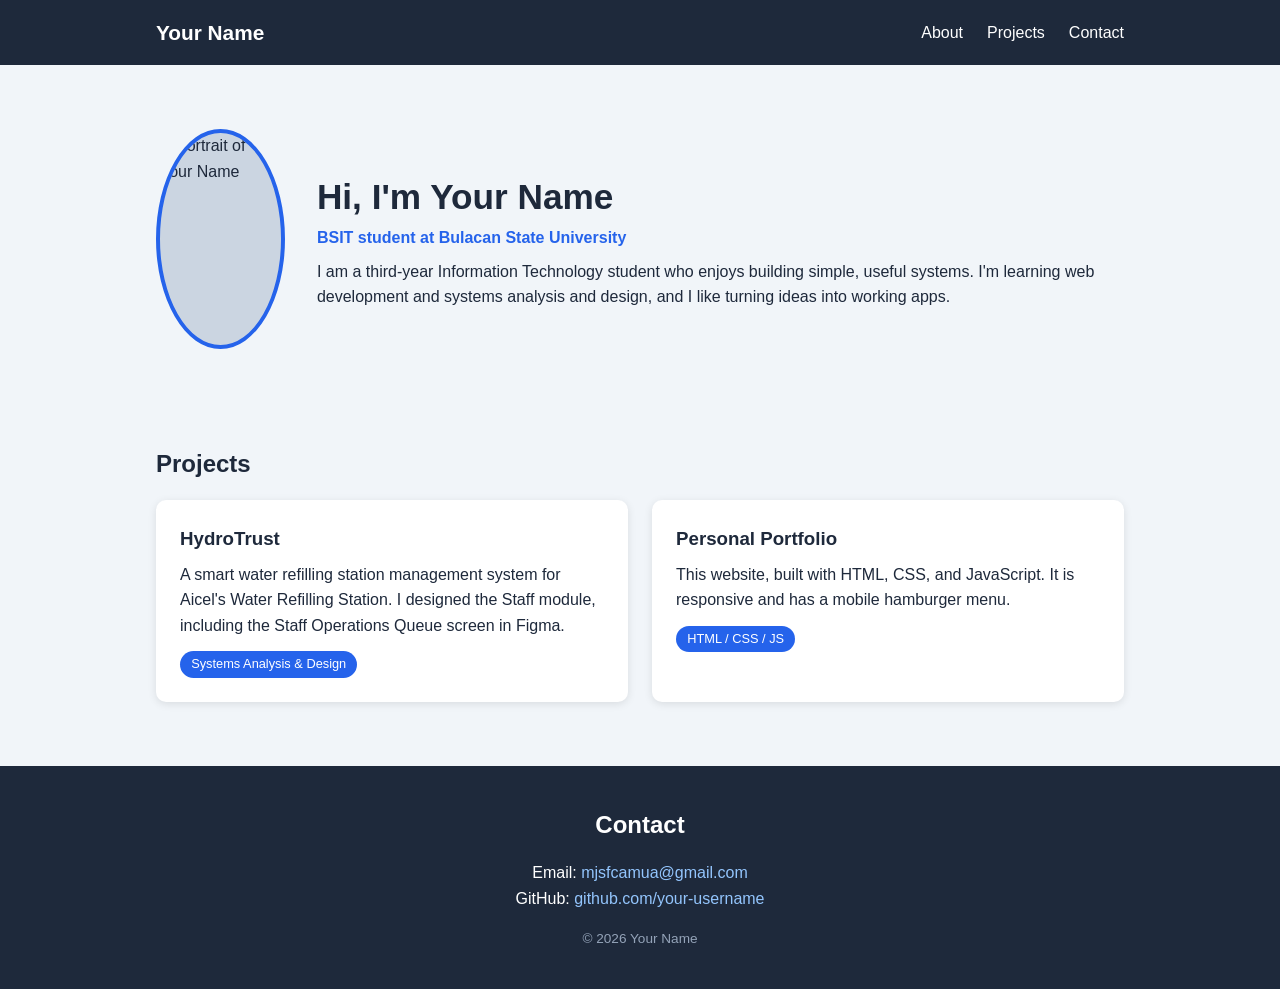
==== assignment/index.html @ 7e17a80d "." ====
<!DOCTYPE html>
<html lang="en">
<head>
  <meta charset="UTF-8">
  <meta name="viewport" content="width=device-width, initial-scale=1.0">
  <title>My Portfolio</title>
  <link rel="stylesheet" href="css.css">
</head>
<body>

  <!-- 1. Header / Navigation -->
  <header class="site-header">
    <nav class="nav">
      <a href="#home" class="brand">Your Name</a>
      <button id="menu-toggle" class="menu-toggle" aria-label="Toggle navigation">&#9776;</button>
      <ul id="nav-links" class="nav-links">
        <li><a href="#home">About</a></li>
        <li><a href="#projects">Projects</a></li>
        <li><a href="#contact">Contact</a></li>
      </ul>
    </nav>
  </header>

  <main>
    <!-- 2. Hero / About Me -->
    <section id="home" class="hero">
      <img src="photo.jpg" alt="Portrait of Your Name" class="photo">
      <div class="hero-text">
        <h1>Hi, I'm Your Name</h1>
        <p class="tagline">BSIT student at Bulacan State University</p>
        <p>
          I am a third-year Information Technology student who enjoys building
          simple, useful systems. I'm learning web development and systems
          analysis and design, and I like turning ideas into working apps.
        </p>
      </div>
    </section>

    <!-- 3. Projects -->
    <section id="projects" class="projects">
      <h2>Projects</h2>
      <div class="cards">
        <article class="card">
          <h3>HydroTrust</h3>
          <p>
            A smart water refilling station management system for Aicel's Water
            Refilling Station. I designed the Staff module, including the
            Staff Operations Queue screen in Figma.
          </p>
          <span class="tag">Systems Analysis &amp; Design</span>
        </article>

        <article class="card">
          <h3>Personal Portfolio</h3>
          <p>
            This website, built with HTML, CSS, and JavaScript. It is
            responsive and has a mobile hamburger menu.
          </p>
          <span class="tag">HTML / CSS / JS</span>
        </article>
      </div>
    </section>
  </main>

  <!-- 4. Footer / Contact -->
  <footer id="contact" class="footer">
    <h2>Contact</h2>
    <p>Email: <a href="mailto:mjsfcamua@gmail.com">mjsfcamua@gmail.com</a></p>
    <p>GitHub: <a href="https://github.com/your-username" target="_blank" rel="noopener">github.com/your-username</a></p>
    <p class="copy">&copy; 2026 Your Name</p>
  </footer>

  <script src="script.js"></script>
</body>
</html>
---- assignment/css.css ----
:root {
  --primary: #2563eb;
  --dark: #1e293b;
  --light: #f1f5f9;
}

* {
  box-sizing: border-box;
  margin: 0;
  padding: 0;
}

html {
  scroll-behavior: smooth;
}

body {
  font-family: Arial, Helvetica, sans-serif;
  color: var(--dark);
  background: var(--light);
  line-height: 1.6;
}

a {
  color: var(--primary);
  text-decoration: none;
}

.site-header {
  background: var(--dark);
  position: sticky;
  top: 0;
  z-index: 10;
}

.nav {
  max-width: 1000px;
  margin: 0 auto;
  padding: 1rem;
  display: flex;
  justify-content: space-between;
  align-items: center;
}

.brand {
  color: white;
  font-size: 1.3rem;
  font-weight: bold;
}

.nav-links {
  display: flex;
  gap: 1.5rem;
  list-style: none;
}

.nav-links a {
  color: white;
}

.nav-links a:hover {
  color: #93c5fd;
}

.menu-toggle {
  display: none;
  background: none;
  border: none;
  color: white;
  font-size: 1.8rem;
  cursor: pointer;
}

.hero {
  max-width: 1000px;
  margin: 0 auto;
  padding: 4rem 1rem;
  display: flex;
  align-items: center;
  gap: 2rem;
}

.photo {
  width: 220px;
  height: 220px;
  object-fit: cover;
  border-radius: 50%;
  border: 4px solid var(--primary);
  background: #cbd5e1;
}

.hero-text h1 {
  font-size: 2.2rem;
}

.tagline {
  color: var(--primary);
  font-weight: bold;
  margin-bottom: 0.5rem;
}

.projects {
  max-width: 1000px;
  margin: 0 auto;
  padding: 2rem 1rem 4rem;
}

.projects h2,
.footer h2 {
  margin-bottom: 1rem;
}

.cards {
  display: grid;
  grid-template-columns: repeat(2, 1fr);
  gap: 1.5rem;
}

.card {
  background: white;
  padding: 1.5rem;
  border-radius: 10px;
  box-shadow: 0 2px 8px rgba(0, 0, 0, 0.1);
  transition: transform 0.2s, box-shadow 0.2s;
}

.card:hover {
  transform: translateY(-5px);
  box-shadow: 0 6px 16px rgba(0, 0, 0, 0.15);
}

.card h3 {
  margin-bottom: 0.5rem;
}

.tag {
  display: inline-block;
  margin-top: 0.8rem;
  padding: 0.2rem 0.7rem;
  background: var(--primary);
  color: white;
  border-radius: 20px;
  font-size: 0.8rem;
}

.footer {
  background: var(--dark);
  color: white;
  text-align: center;
  padding: 2.5rem 1rem;
}

.footer a {
  color: #93c5fd;
}

.copy {
  margin-top: 1rem;
  font-size: 0.85rem;
  color: #94a3b8;
}

@media (max-width: 700px) {
  .menu-toggle {
    display: block;
  }

  .nav {
    flex-wrap: wrap;
  }

  .nav-links {
    display: none;
    flex-direction: column;
    width: 100%;
    gap: 0.8rem;
    padding-top: 1rem;
  }

  .nav-links.open {
    display: flex;
  }

  .hero {
    flex-direction: column;
    text-align: center;
  }

  .cards {
    grid-template-columns: 1fr;
  }
}
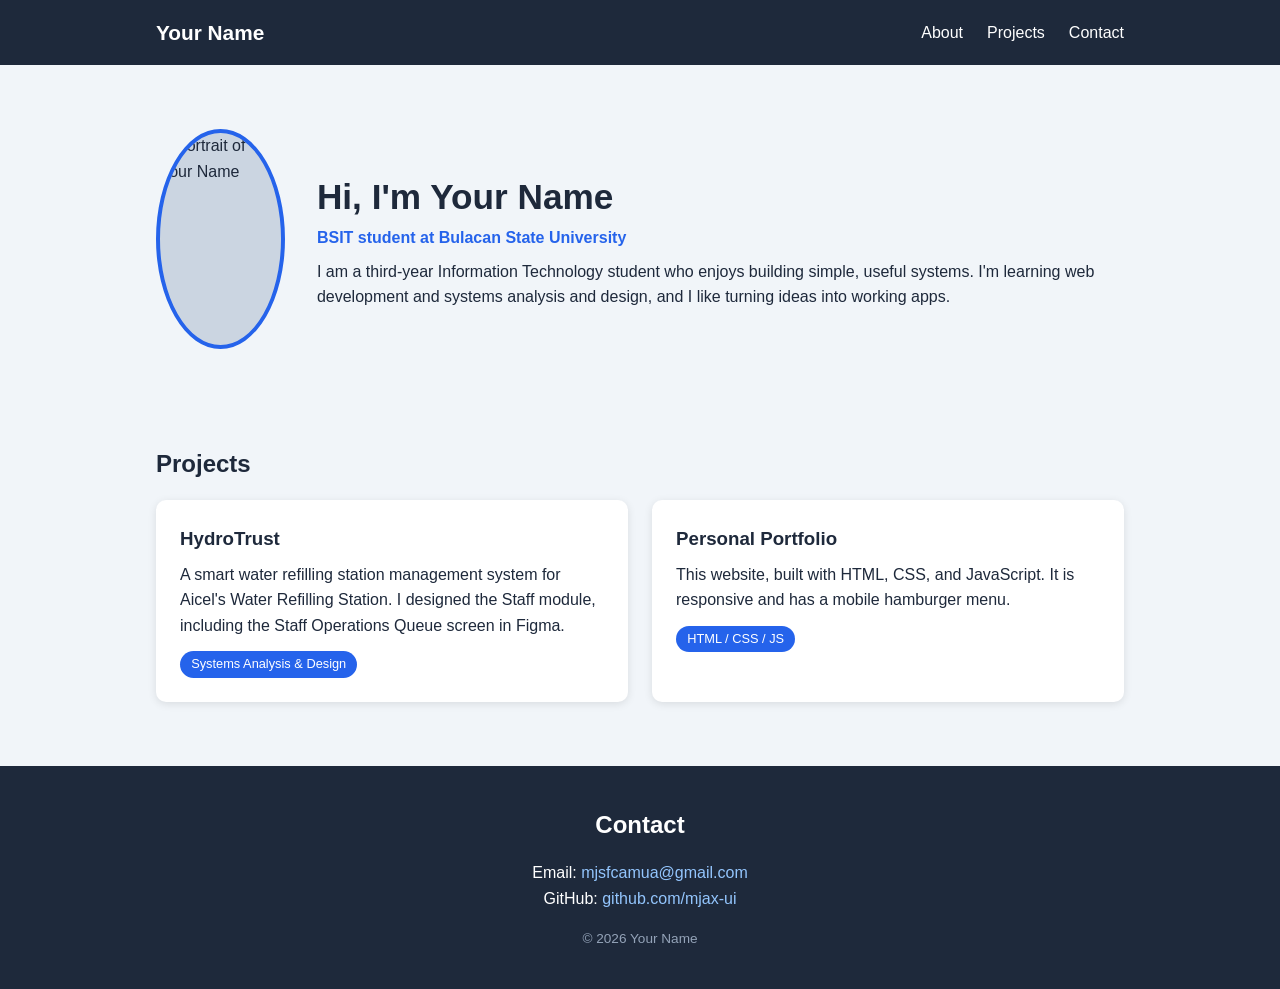
==== commit 5dd6e160: "." ====
--- a/assignment/index.html
+++ b/assignment/index.html
@@ -5,6 +5,7 @@
   <meta name="viewport" content="width=device-width, initial-scale=1.0">
   <title>My Portfolio</title>
   <link rel="stylesheet" href="css.css">
+  <script src="js.js"></script>
 </head>
 <body>
 
@@ -66,10 +67,8 @@
   <footer id="contact" class="footer">
     <h2>Contact</h2>
     <p>Email: <a href="mailto:mjsfcamua@gmail.com">mjsfcamua@gmail.com</a></p>
-    <p>GitHub: <a href="https://github.com/your-username" target="_blank" rel="noopener">github.com/your-username</a></p>
+    <p>GitHub: <a href="https://github.com/mjax-ui" target="_blank" rel="noopener">github.com/mjax-ui</a></p>
     <p class="copy">&copy; 2026 Your Name</p>
   </footer>
-
-  <script src="script.js"></script>
 </body>
 </html>
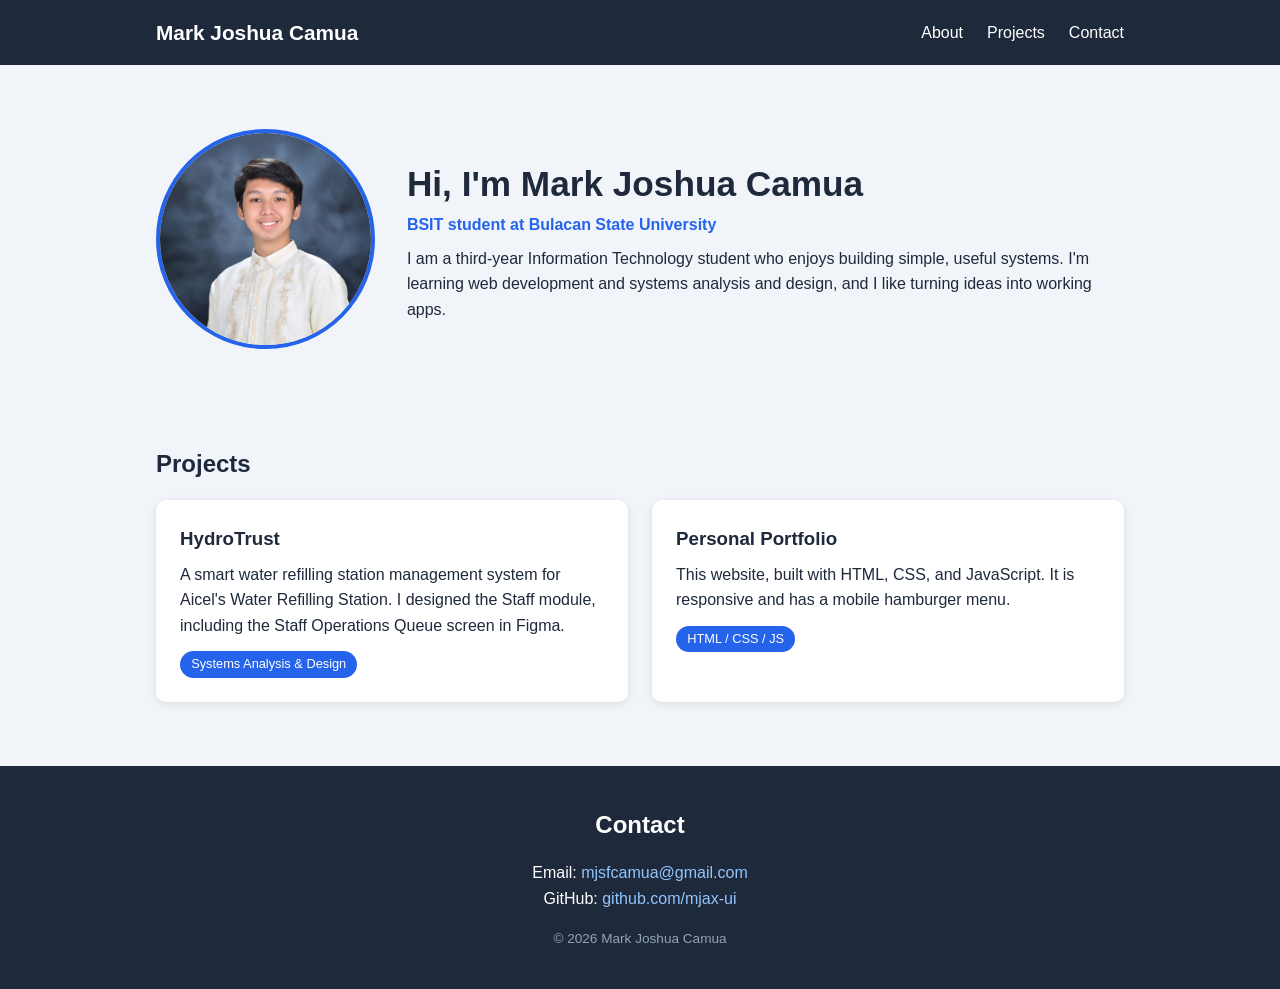
==== commit b0807054: "," ====
--- a/assignment/index.html
+++ b/assignment/index.html
@@ -4,15 +4,15 @@
   <meta charset="UTF-8">
   <meta name="viewport" content="width=device-width, initial-scale=1.0">
   <title>My Portfolio</title>
-  <link rel="stylesheet" href="css.css">
-  <script src="js.js"></script>
+  <link rel="stylesheet" href="style.css">
+  <script src="script.js" defer></script>
 </head>
 <body>
 
   <!-- 1. Header / Navigation -->
   <header class="site-header">
     <nav class="nav">
-      <a href="#home" class="brand">Your Name</a>
+      <a href="#home" class="brand">Mark Joshua Camua</a>
       <button id="menu-toggle" class="menu-toggle" aria-label="Toggle navigation">&#9776;</button>
       <ul id="nav-links" class="nav-links">
         <li><a href="#home">About</a></li>
@@ -25,9 +25,9 @@
   <main>
     <!-- 2. Hero / About Me -->
     <section id="home" class="hero">
-      <img src="photo.jpg" alt="Portrait of Your Name" class="photo">
+      <img src="photo.jpg" alt="Portrait of Mark Joshua Camua" class="photo">
       <div class="hero-text">
-        <h1>Hi, I'm Your Name</h1>
+        <h1>Hi, I'm Mark Joshua Camua</h1>
         <p class="tagline">BSIT student at Bulacan State University</p>
         <p>
           I am a third-year Information Technology student who enjoys building
@@ -68,7 +68,7 @@
     <h2>Contact</h2>
     <p>Email: <a href="mailto:mjsfcamua@gmail.com">mjsfcamua@gmail.com</a></p>
     <p>GitHub: <a href="https://github.com/mjax-ui" target="_blank" rel="noopener">github.com/mjax-ui</a></p>
-    <p class="copy">&copy; 2026 Your Name</p>
+    <p class="copy">&copy; 2026 Mark Joshua Camua</p>
   </footer>
 </body>
 </html>
--- a/assignment/style.css
+++ b/assignment/style.css
@@ -0,0 +1,287 @@
+:root {
+  --primary: #2563eb;
+  --dark: #1e293b;
+  --light: #f1f5f9;
+}
+
+* {
+  box-sizing: border-box;
+  margin: 0;
+  padding: 0;
+}
+
+html {
+  scroll-behavior: smooth;
+}
+
+body {
+  font-family: Arial, Helvetica, sans-serif;
+  color: var(--dark);
+  background: var(--light);
+  line-height: 1.6;
+}
+
+a {
+  color: var(--primary);
+  text-decoration: none;
+}
+
+.site-header {
+  background: var(--dark);
+  position: sticky;
+  top: 0;
+  z-index: 10;
+}
+
+.nav {
+  max-width: 1000px;
+  margin: 0 auto;
+  padding: 1rem;
+  display: flex;
+  justify-content: space-between;
+  align-items: center;
+}
+
+.brand {
+  color: white;
+  font-size: 1.3rem;
+  font-weight: bold;
+}
+
+.nav-links {
+  display: flex;
+  gap: 1.5rem;
+  list-style: none;
+}
+
+.nav-links a {
+  color: white;
+}
+
+.nav-links a:hover {
+  color: #93c5fd;
+}
+
+.menu-toggle {
+  display: none;
+  background: none;
+  border: none;
+  color: white;
+  font-size: 1.8rem;
+  cursor: pointer;
+}
+
+.hero {
+  max-width: 1000px;
+  margin: 0 auto;
+  padding: 4rem 1rem;
+  display: flex;
+  align-items: center;
+  gap: 2rem;
+}
+
+.photo {
+  width: 220px;
+  height: 220px;
+  object-fit: cover;
+  border-radius: 50%;
+  border: 4px solid var(--primary);
+  background: #cbd5e1;
+}
+
+.hero-text h1 {
+  font-size: 2.2rem;
+}
+
+.tagline {
+  color: var(--primary);
+  font-weight: bold;
+  margin-bottom: 0.5rem;
+}
+
+.projects {
+  max-width: 1000px;
+  margin: 0 auto;
+  padding: 2rem 1rem 4rem;
+}
+
+.projects h2,
+.footer h2 {
+  margin-bottom: 1rem;
+}
+
+.cards {
+  display: grid;
+  grid-template-columns: repeat(2, 1fr);
+  gap: 1.5rem;
+}
+
+.card {
+  background: white;
+  padding: 1.5rem;
+  border-radius: 10px;
+  box-shadow: 0 2px 8px rgba(0, 0, 0, 0.1);
+  transition: transform 0.2s, box-shadow 0.2s;
+}
+
+.card:hover {
+  transform: translateY(-5px);
+  box-shadow: 0 6px 16px rgba(0, 0, 0, 0.15);
+}
+
+.card h3 {
+  margin-bottom: 0.5rem;
+}
+
+.tag {
+  display: inline-block;
+  margin-top: 0.8rem;
+  padding: 0.2rem 0.7rem;
+  background: var(--primary);
+  color: white;
+  border-radius: 20px;
+  font-size: 0.8rem;    
+  user-select: none;
+  -webkit-user-select: none;
+
+}
+
+
+.footer {
+  background: var(--dark);
+  color: white;
+  text-align: center;
+  padding: 2.5rem 1rem;
+}
+
+.footer a {
+  color: #93c5fd;
+}
+
+.copy {
+  margin-top: 1rem;
+  font-size: 0.85rem;
+  color: #94a3b8;
+}
+
+@media (max-width: 700px) {
+  .menu-toggle {
+    display: block;
+    order: 3; 
+  }
+
+  .nav {
+    flex-wrap: nowrap;
+    gap: 0.5rem;
+  }
+
+  .brand {
+    font-size: 1.1rem;
+  }
+
+  .nav-links {
+    display: none;
+    flex-direction: row;
+    width: auto;
+    gap: 0.8rem;
+    padding-top: 0;
+    margin-left: auto;
+    order: 2;
+    font-size: 0.9rem;
+  }
+
+  .nav-links.open {
+    display: flex;
+  }
+
+  .hero {
+    flex-direction: column;
+    text-align: center;
+  }
+
+  .cards {
+    grid-template-columns: 1fr;
+  }
+}
+
+@keyframes fadeUp {
+  from {
+    opacity: 0;
+    transform: translateY(30px);
+  }
+  to {
+    opacity: 1;
+    transform: translateY(0);
+  }
+}
+
+@keyframes float {
+  0%, 100% { transform: translateY(0); }
+  50%      { transform: translateY(-10px); }
+}
+
+@keyframes slideIn {
+  from {
+    opacity: 0;
+    transform: translateX(15px);
+  }
+  to {
+    opacity: 1;
+    transform: translateX(0);
+  }
+}
+
+.hero-text {
+  animation: fadeUp 0.8s ease-out;
+}
+
+.photo {
+  animation: fadeUp 0.8s ease-out, float 3s ease-in-out 0.8s infinite;
+}
+
+.card {
+  animation: fadeUp 0.8s ease-out both;
+}
+
+.card:nth-child(2) {
+  animation-delay: 0.2s;
+}
+
+.nav-links a {
+  position: relative;
+}
+
+.nav-links a::after {
+  content: "";
+  position: absolute;
+  left: 0;
+  bottom: -4px;
+  width: 0;
+  height: 2px;
+  background: #93c5fd;
+  transition: width 0.3s;
+}
+
+.nav-links a:hover::after {
+  width: 100%;
+}
+
+.menu-toggle {
+  transition: transform 0.3s;
+}
+
+.menu-toggle:hover {
+  transform: rotate(90deg);
+}
+
+.nav-links.open {
+  animation: slideIn 0.3s ease-out;
+}
+
+.tag {
+  transition: transform 0.2s;
+}
+
+.tag:hover {
+  transform: scale(1.1);
+}
